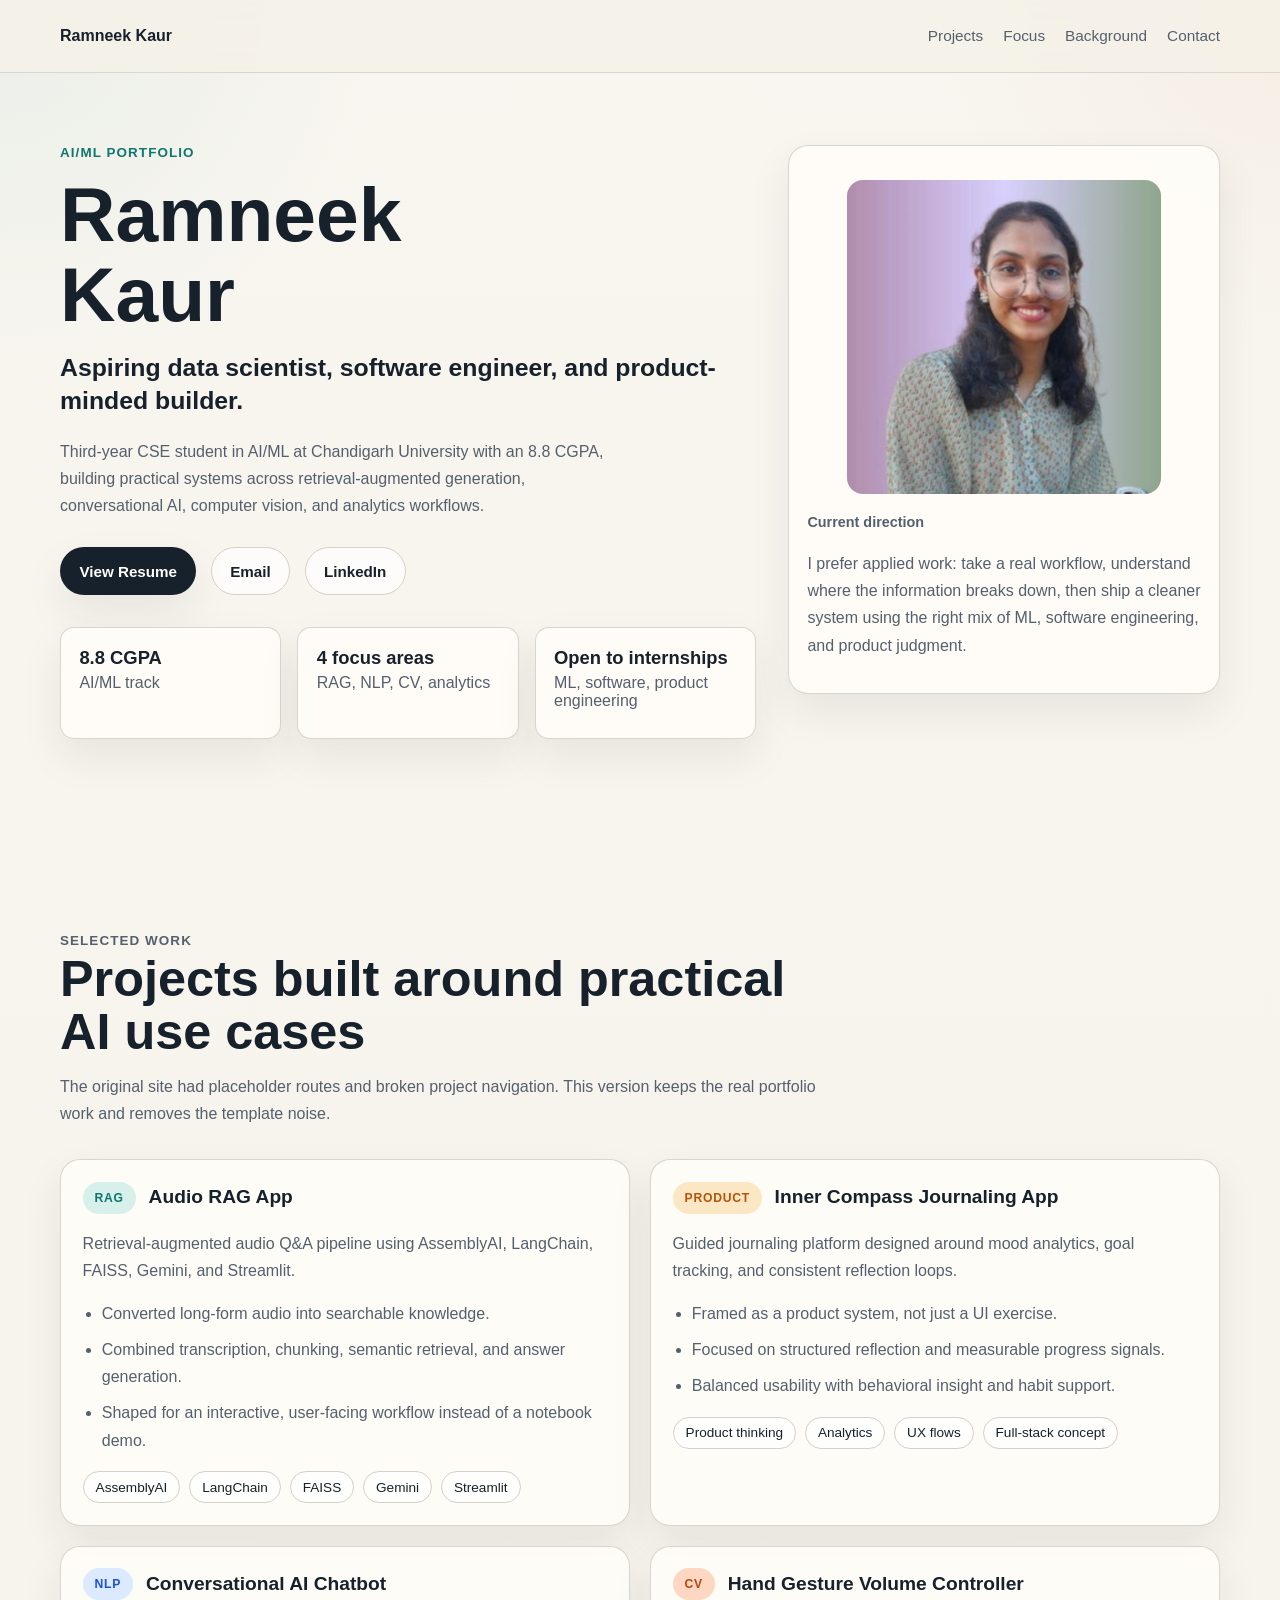
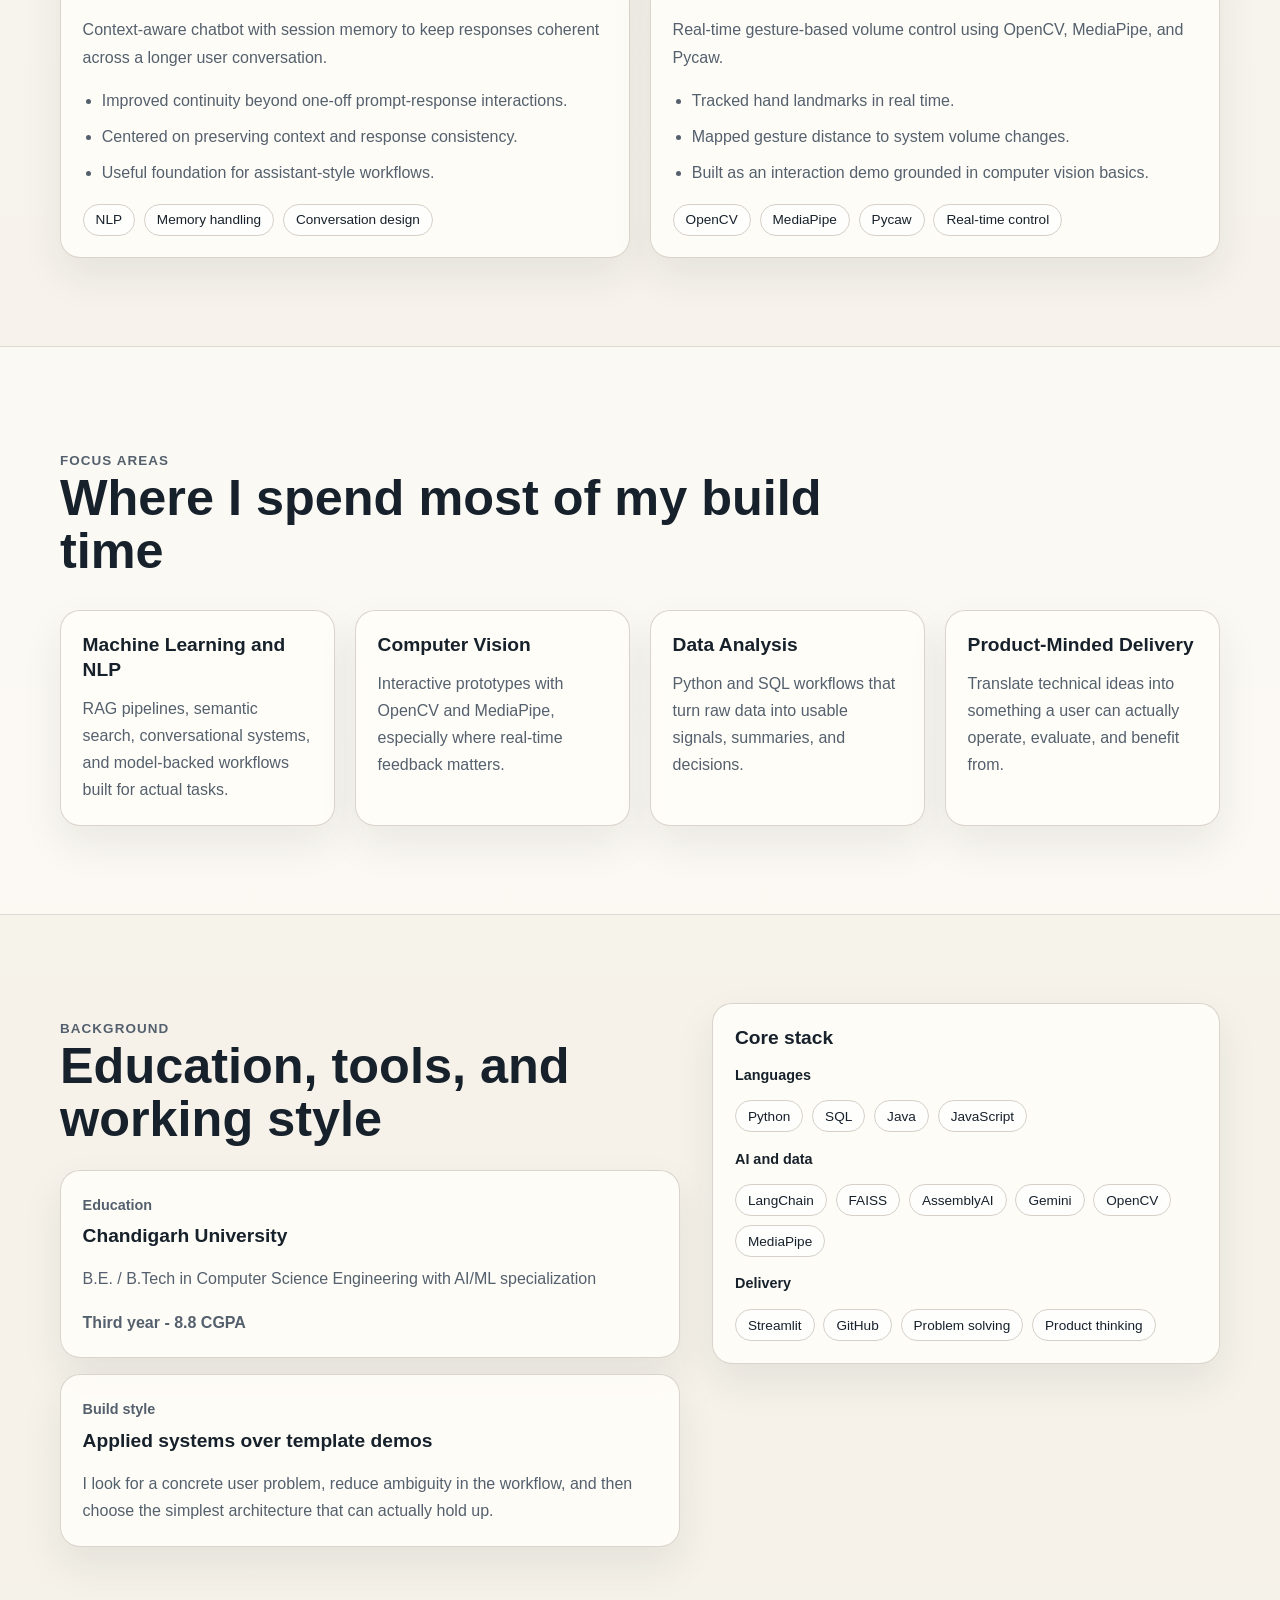
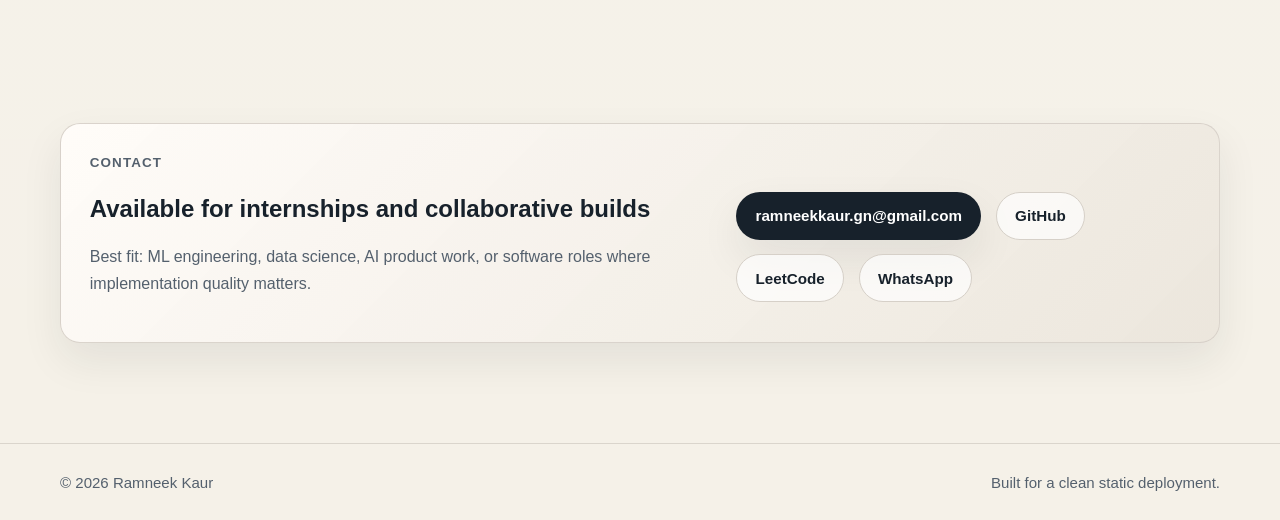
==== index.html @ 14d38b5c "Rebuild portfolio website" ====
<!DOCTYPE html>
<html lang="en">
<head>
  <meta charset="utf-8">
  <meta name="viewport" content="width=device-width, initial-scale=1">
  <title>Ramneek Kaur | AI/ML Portfolio</title>
  <meta name="description" content="Ramneek Kaur is an aspiring data scientist and software engineer building practical AI systems across RAG, NLP, computer vision, and analytics.">
  <meta name="theme-color" content="#f5f1e8">
  <meta property="og:title" content="Ramneek Kaur | AI/ML Portfolio">
  <meta property="og:description" content="Portfolio of Ramneek Kaur: AI/ML, software engineering, data analysis, and product-minded delivery.">
  <meta property="og:type" content="website">
  <meta property="og:image" content="./assets/images/rk-pfp.jpg">
  <meta property="twitter:card" content="summary_large_image">
  <meta property="twitter:title" content="Ramneek Kaur | AI/ML Portfolio">
  <meta property="twitter:description" content="Portfolio of Ramneek Kaur: AI/ML, software engineering, data analysis, and product-minded delivery.">
  <meta property="twitter:image" content="./assets/images/rk-pfp.jpg">
  <link rel="icon" type="image/svg+xml" href="./favicon.svg">
  <link rel="stylesheet" href="./assets/css/styles.css">
</head>
<body>
  <header class="site-header">
    <div class="shell header-bar">
      <a class="brand" href="#top">Ramneek Kaur</a>
      <button class="menu-toggle" type="button" aria-expanded="false" aria-controls="site-nav" aria-label="Toggle navigation">
        <svg viewBox="0 0 24 24" aria-hidden="true">
          <path d="M4 7h16M4 12h16M4 17h16"></path>
        </svg>
      </button>
      <nav id="site-nav" class="site-nav" aria-label="Primary">
        <a href="#projects">Projects</a>
        <a href="#focus">Focus</a>
        <a href="#background">Background</a>
        <a href="#contact">Contact</a>
      </nav>
    </div>
  </header>

  <main id="top">
    <section class="hero section">
      <div class="shell hero-grid">
        <div class="hero-copy">
          <p class="eyebrow">AI/ML Portfolio</p>
          <h1>Ramneek Kaur</h1>
          <p class="hero-role">Aspiring data scientist, software engineer, and product-minded builder.</p>
          <p class="hero-summary">
            Third-year CSE student in AI/ML at Chandigarh University with an 8.8 CGPA, building practical systems across retrieval-augmented generation, conversational AI, computer vision, and analytics workflows.
          </p>
          <div class="hero-actions">
            <a class="button button-primary" href="./assets/resume/ramneek-kaur-resume.pdf" target="_blank" rel="noreferrer">View Resume</a>
            <a class="button button-secondary" href="mailto:ramneekkaur.gn@gmail.com">Email</a>
            <a class="button button-secondary" href="https://linkedin.com/in/ramneekkaur05" target="_blank" rel="noreferrer">LinkedIn</a>
          </div>
          <ul class="signal-list" aria-label="Highlights">
            <li><strong>8.8 CGPA</strong><span>AI/ML track</span></li>
            <li><strong>4 focus areas</strong><span>RAG, NLP, CV, analytics</span></li>
            <li><strong>Open to internships</strong><span>ML, software, product engineering</span></li>
          </ul>
        </div>

        <aside class="hero-panel" aria-label="Profile summary">
          <figure class="portrait-wrap">
            <img src="./assets/images/rk-pfp.jpg" alt="Portrait of Ramneek Kaur" class="portrait">
          </figure>
          <div class="hero-panel-copy">
            <p class="panel-kicker">Current direction</p>
            <p>
              I prefer applied work: take a real workflow, understand where the information breaks down, then ship a cleaner system using the right mix of ML, software engineering, and product judgment.
            </p>
          </div>
        </aside>
      </div>
    </section>

    <section id="projects" class="section">
      <div class="shell">
        <div class="section-heading">
          <p class="eyebrow">Selected Work</p>
          <h2>Projects built around practical AI use cases</h2>
          <p>
            The original site had placeholder routes and broken project navigation. This version keeps the real portfolio work and removes the template noise.
          </p>
        </div>

        <div class="project-grid">
          <article class="project-card">
            <div class="project-head">
              <span class="pill pill-teal">RAG</span>
              <h3>Audio RAG App</h3>
            </div>
            <p class="project-summary">
              Retrieval-augmented audio Q&amp;A pipeline using AssemblyAI, LangChain, FAISS, Gemini, and Streamlit.
            </p>
            <ul class="project-points">
              <li>Converted long-form audio into searchable knowledge.</li>
              <li>Combined transcription, chunking, semantic retrieval, and answer generation.</li>
              <li>Shaped for an interactive, user-facing workflow instead of a notebook demo.</li>
            </ul>
            <div class="stack-list">
              <span>AssemblyAI</span>
              <span>LangChain</span>
              <span>FAISS</span>
              <span>Gemini</span>
              <span>Streamlit</span>
            </div>
          </article>

          <article class="project-card">
            <div class="project-head">
              <span class="pill pill-amber">Product</span>
              <h3>Inner Compass Journaling App</h3>
            </div>
            <p class="project-summary">
              Guided journaling platform designed around mood analytics, goal tracking, and consistent reflection loops.
            </p>
            <ul class="project-points">
              <li>Framed as a product system, not just a UI exercise.</li>
              <li>Focused on structured reflection and measurable progress signals.</li>
              <li>Balanced usability with behavioral insight and habit support.</li>
            </ul>
            <div class="stack-list">
              <span>Product thinking</span>
              <span>Analytics</span>
              <span>UX flows</span>
              <span>Full-stack concept</span>
            </div>
          </article>

          <article class="project-card">
            <div class="project-head">
              <span class="pill pill-blue">NLP</span>
              <h3>Conversational AI Chatbot</h3>
            </div>
            <p class="project-summary">
              Context-aware chatbot with session memory to keep responses coherent across a longer user conversation.
            </p>
            <ul class="project-points">
              <li>Improved continuity beyond one-off prompt-response interactions.</li>
              <li>Centered on preserving context and response consistency.</li>
              <li>Useful foundation for assistant-style workflows.</li>
            </ul>
            <div class="stack-list">
              <span>NLP</span>
              <span>Memory handling</span>
              <span>Conversation design</span>
            </div>
          </article>

          <article class="project-card">
            <div class="project-head">
              <span class="pill pill-rust">CV</span>
              <h3>Hand Gesture Volume Controller</h3>
            </div>
            <p class="project-summary">
              Real-time gesture-based volume control using OpenCV, MediaPipe, and Pycaw.
            </p>
            <ul class="project-points">
              <li>Tracked hand landmarks in real time.</li>
              <li>Mapped gesture distance to system volume changes.</li>
              <li>Built as an interaction demo grounded in computer vision basics.</li>
            </ul>
            <div class="stack-list">
              <span>OpenCV</span>
              <span>MediaPipe</span>
              <span>Pycaw</span>
              <span>Real-time control</span>
            </div>
          </article>
        </div>
      </div>
    </section>

    <section id="focus" class="section section-alt">
      <div class="shell">
        <div class="section-heading">
          <p class="eyebrow">Focus Areas</p>
          <h2>Where I spend most of my build time</h2>
        </div>

        <div class="focus-grid">
          <article class="focus-item">
            <h3>Machine Learning and NLP</h3>
            <p>RAG pipelines, semantic search, conversational systems, and model-backed workflows built for actual tasks.</p>
          </article>
          <article class="focus-item">
            <h3>Computer Vision</h3>
            <p>Interactive prototypes with OpenCV and MediaPipe, especially where real-time feedback matters.</p>
          </article>
          <article class="focus-item">
            <h3>Data Analysis</h3>
            <p>Python and SQL workflows that turn raw data into usable signals, summaries, and decisions.</p>
          </article>
          <article class="focus-item">
            <h3>Product-Minded Delivery</h3>
            <p>Translate technical ideas into something a user can actually operate, evaluate, and benefit from.</p>
          </article>
        </div>
      </div>
    </section>

    <section id="background" class="section">
      <div class="shell background-grid">
        <div>
          <div class="section-heading section-heading-compact">
            <p class="eyebrow">Background</p>
            <h2>Education, tools, and working style</h2>
          </div>

          <div class="timeline">
            <article class="timeline-item">
              <p class="timeline-label">Education</p>
              <h3>Chandigarh University</h3>
              <p>B.E. / B.Tech in Computer Science Engineering with AI/ML specialization</p>
              <p class="timeline-note">Third year - 8.8 CGPA</p>
            </article>

            <article class="timeline-item">
              <p class="timeline-label">Build style</p>
              <h3>Applied systems over template demos</h3>
              <p>I look for a concrete user problem, reduce ambiguity in the workflow, and then choose the simplest architecture that can actually hold up.</p>
            </article>
          </div>
        </div>

        <div class="skill-panel">
          <h3>Core stack</h3>
          <div class="skill-groups">
            <div>
              <p class="skill-group-title">Languages</p>
              <div class="stack-list">
                <span>Python</span>
                <span>SQL</span>
                <span>Java</span>
                <span>JavaScript</span>
              </div>
            </div>
            <div>
              <p class="skill-group-title">AI and data</p>
              <div class="stack-list">
                <span>LangChain</span>
                <span>FAISS</span>
                <span>AssemblyAI</span>
                <span>Gemini</span>
                <span>OpenCV</span>
                <span>MediaPipe</span>
              </div>
            </div>
            <div>
              <p class="skill-group-title">Delivery</p>
              <div class="stack-list">
                <span>Streamlit</span>
                <span>GitHub</span>
                <span>Problem solving</span>
                <span>Product thinking</span>
              </div>
            </div>
          </div>
        </div>
      </div>
    </section>

    <section id="contact" class="section section-contact">
      <div class="shell contact-band">
        <div>
          <p class="eyebrow">Contact</p>
          <h2>Available for internships and collaborative builds</h2>
          <p>
            Best fit: ML engineering, data science, AI product work, or software roles where implementation quality matters.
          </p>
        </div>

        <div class="contact-actions">
          <a class="button button-primary" href="mailto:ramneekkaur.gn@gmail.com">ramneekkaur.gn@gmail.com</a>
          <a class="button button-secondary" href="https://github.com/ramneekkaur05" target="_blank" rel="noreferrer">GitHub</a>
          <a class="button button-secondary" href="https://leetcode.com/u/Ramneek_Kaur_05/" target="_blank" rel="noreferrer">LeetCode</a>
          <a class="button button-secondary" href="https://wa.me/916239252032" target="_blank" rel="noreferrer">WhatsApp</a>
        </div>
      </div>
    </section>
  </main>

  <footer class="site-footer">
    <div class="shell footer-bar">
      <p>&copy; <span id="year">2026</span> Ramneek Kaur</p>
      <p>Built for a clean static deployment.</p>
    </div>
  </footer>

  <script src="./assets/js/main.js"></script>
</body>
</html>
---- assets/css/styles.css ----
:root {
  --bg: #f5f1e8;
  --surface: #fffdf9;
  --surface-alt: #ebe5dc;
  --ink: #17212b;
  --muted: #54606d;
  --line: #d6d0c8;
  --teal: #0f766e;
  --teal-soft: #d7f0ec;
  --amber: #b45309;
  --amber-soft: #fce7c4;
  --blue: #1d4ed8;
  --blue-soft: #dbeafe;
  --rust: #c2410c;
  --rust-soft: #fed7c3;
  --shadow: 0 18px 42px rgba(23, 33, 43, 0.08);
  --radius: 20px;
  --radius-sm: 14px;
  --shell: 1160px;
}

*,
*::before,
*::after {
  box-sizing: border-box;
}

html {
  scroll-behavior: smooth;
}

body {
  margin: 0;
  font-family: Inter, "Segoe UI", Roboto, Arial, sans-serif;
  color: var(--ink);
  background:
    linear-gradient(180deg, rgba(255, 255, 255, 0.35), rgba(255, 255, 255, 0)),
    radial-gradient(circle at top left, rgba(15, 118, 110, 0.09), transparent 24rem),
    radial-gradient(circle at top right, rgba(180, 83, 9, 0.08), transparent 22rem),
    var(--bg);
}

img {
  display: block;
  max-width: 100%;
}

a {
  color: inherit;
  text-decoration: none;
}

button,
input,
textarea,
select {
  font: inherit;
}

.shell {
  width: min(var(--shell), calc(100% - 2rem));
  margin: 0 auto;
}

.section {
  padding: 5.5rem 0;
}

.section-alt {
  background: rgba(255, 253, 249, 0.6);
  border-top: 1px solid rgba(214, 208, 200, 0.75);
  border-bottom: 1px solid rgba(214, 208, 200, 0.75);
}

.site-header {
  position: sticky;
  top: 0;
  z-index: 20;
  border-bottom: 1px solid rgba(214, 208, 200, 0.85);
  background: rgba(245, 241, 232, 0.84);
  backdrop-filter: blur(14px);
}

.header-bar {
  display: flex;
  align-items: center;
  justify-content: space-between;
  gap: 1.25rem;
  min-height: 4.5rem;
}

.brand {
  font-size: 1rem;
  font-weight: 700;
  letter-spacing: 0;
}

.site-nav {
  display: flex;
  align-items: center;
  gap: 1.25rem;
}

.site-nav a {
  color: var(--muted);
  font-size: 0.96rem;
  transition: color 160ms ease;
}

.site-nav a:hover,
.site-nav a.is-active {
  color: var(--ink);
}

.menu-toggle {
  display: none;
  align-items: center;
  justify-content: center;
  width: 2.75rem;
  height: 2.75rem;
  padding: 0;
  border: 1px solid var(--line);
  border-radius: 999px;
  background: var(--surface);
  color: var(--ink);
}

.menu-toggle svg {
  width: 1.2rem;
  height: 1.2rem;
  fill: none;
  stroke: currentColor;
  stroke-linecap: round;
  stroke-linejoin: round;
  stroke-width: 2;
}

.hero {
  padding-top: 4.5rem;
}

.hero-grid,
.background-grid,
.contact-band {
  display: grid;
  gap: 2rem;
}

.hero-grid {
  grid-template-columns: minmax(0, 1.45fr) minmax(300px, 0.9fr);
  align-items: start;
}

.eyebrow {
  margin: 0 0 0.85rem;
  color: var(--teal);
  font-size: 0.84rem;
  font-weight: 700;
  text-transform: uppercase;
  letter-spacing: 0.08em;
}

.hero h1,
.section-heading h2,
.not-found h1 {
  margin: 0;
  line-height: 1.05;
  letter-spacing: 0;
}

.hero h1 {
  max-width: 10ch;
  font-size: clamp(2.8rem, 6vw, 5.1rem);
}

.hero-role {
  margin: 1rem 0 0;
  font-size: clamp(1.15rem, 2.1vw, 1.55rem);
  line-height: 1.35;
  font-weight: 600;
}

.hero-summary,
.section-heading p,
.project-summary,
.project-points li,
.focus-item p,
.timeline-item p,
.contact-band p,
.hero-panel-copy p,
.not-found p {
  color: var(--muted);
  line-height: 1.7;
}

.hero-summary {
  max-width: 62ch;
  margin: 1.25rem 0 0;
}

.hero-actions,
.contact-actions {
  display: flex;
  flex-wrap: wrap;
  gap: 0.9rem;
  margin-top: 1.75rem;
}

.button {
  display: inline-flex;
  align-items: center;
  justify-content: center;
  min-height: 3rem;
  padding: 0.8rem 1.15rem;
  border: 1px solid transparent;
  border-radius: 999px;
  font-size: 0.95rem;
  font-weight: 700;
  transition: transform 160ms ease, border-color 160ms ease, background-color 160ms ease;
}

.button:hover {
  transform: translateY(-1px);
}

.button-primary {
  background: var(--ink);
  color: #fff;
  box-shadow: var(--shadow);
}

.button-secondary {
  border-color: var(--line);
  background: rgba(255, 255, 255, 0.7);
  color: var(--ink);
}

.signal-list {
  display: grid;
  grid-template-columns: repeat(3, minmax(0, 1fr));
  gap: 1rem;
  padding: 0;
  margin: 2rem 0 0;
  list-style: none;
}

.signal-list li,
.hero-panel,
.project-card,
.focus-item,
.timeline-item,
.skill-panel {
  border: 1px solid rgba(214, 208, 200, 0.9);
  background: rgba(255, 253, 249, 0.88);
  box-shadow: var(--shadow);
}

.signal-list li {
  min-height: 7rem;
  padding: 1.15rem;
  border-radius: var(--radius-sm);
}

.signal-list strong {
  display: block;
  margin-bottom: 0.3rem;
  font-size: 1.15rem;
}

.signal-list span {
  color: var(--muted);
}

.hero-panel {
  padding: 1.15rem;
  border-radius: var(--radius);
}

.portrait-wrap {
  overflow: hidden;
  border-radius: calc(var(--radius) - 4px);
  aspect-ratio: 1 / 1;
  background: linear-gradient(135deg, rgba(15, 118, 110, 0.14), rgba(180, 83, 9, 0.08));
}

.portrait {
  width: 100%;
  height: 100%;
  object-fit: cover;
}

.hero-panel-copy {
  margin-top: 1rem;
}

.panel-kicker,
.timeline-label,
.skill-group-title {
  margin: 0 0 0.45rem;
  color: var(--ink);
  font-size: 0.9rem;
  font-weight: 700;
}

.section-heading {
  max-width: 48rem;
  margin-bottom: 2rem;
}

.section-heading h2 {
  font-size: clamp(2rem, 4vw, 3.15rem);
}

.section-heading p {
  margin: 0.9rem 0 0;
}

.section-heading-compact {
  margin-bottom: 1.5rem;
}

.project-grid,
.focus-grid {
  display: grid;
  gap: 1.25rem;
}

.project-grid {
  grid-template-columns: repeat(2, minmax(0, 1fr));
}

.project-card,
.focus-item,
.timeline-item,
.skill-panel {
  border-radius: var(--radius);
}

.project-card {
  display: flex;
  flex-direction: column;
  min-height: 100%;
  padding: 1.35rem;
}

.project-head {
  display: flex;
  flex-wrap: wrap;
  align-items: center;
  gap: 0.8rem;
}

.project-head h3,
.focus-item h3,
.timeline-item h3,
.skill-panel h3 {
  margin: 0;
  font-size: 1.2rem;
  line-height: 1.3;
}

.pill {
  display: inline-flex;
  align-items: center;
  min-height: 2rem;
  padding: 0.3rem 0.75rem;
  border-radius: 999px;
  font-size: 0.76rem;
  font-weight: 800;
  text-transform: uppercase;
  letter-spacing: 0.06em;
}

.pill-teal {
  background: var(--teal-soft);
  color: var(--teal);
}

.pill-amber {
  background: var(--amber-soft);
  color: var(--amber);
}

.pill-blue {
  background: var(--blue-soft);
  color: var(--blue);
}

.pill-rust {
  background: var(--rust-soft);
  color: var(--rust);
}

.project-summary {
  margin: 1rem 0 0;
}

.project-points {
  margin: 1rem 0 0;
  padding-left: 1.2rem;
}

.project-points li + li {
  margin-top: 0.55rem;
}

.stack-list {
  display: flex;
  flex-wrap: wrap;
  gap: 0.55rem;
  margin-top: 1.1rem;
}

.stack-list span {
  display: inline-flex;
  align-items: center;
  min-height: 2rem;
  padding: 0.3rem 0.75rem;
  border: 1px solid var(--line);
  border-radius: 999px;
  background: rgba(255, 255, 255, 0.72);
  color: var(--ink);
  font-size: 0.85rem;
  white-space: nowrap;
}

.focus-grid {
  grid-template-columns: repeat(4, minmax(0, 1fr));
}

.focus-item {
  padding: 1.35rem;
}

.focus-item p {
  margin: 0.75rem 0 0;
}

.background-grid {
  grid-template-columns: minmax(0, 1.1fr) minmax(320px, 0.9fr);
  align-items: start;
}

.timeline {
  display: grid;
  gap: 1rem;
}

.timeline-item,
.skill-panel {
  padding: 1.35rem;
}

.timeline-item p:last-child,
.focus-item p:last-child {
  margin-bottom: 0;
}

.timeline-note {
  color: var(--ink);
  font-weight: 600;
}

.skill-groups {
  display: grid;
  gap: 1.15rem;
  margin-top: 1rem;
}

.section-contact {
  padding-bottom: 6.25rem;
}

.contact-band {
  grid-template-columns: minmax(0, 1.15fr) minmax(280px, 0.85fr);
  align-items: center;
  padding: 1.8rem;
  border: 1px solid rgba(214, 208, 200, 0.9);
  border-radius: var(--radius);
  background: linear-gradient(135deg, rgba(255, 253, 249, 0.92), rgba(235, 229, 220, 0.95));
  box-shadow: var(--shadow);
}

.site-footer {
  border-top: 1px solid rgba(214, 208, 200, 0.85);
}

.footer-bar {
  display: flex;
  flex-wrap: wrap;
  align-items: center;
  justify-content: space-between;
  gap: 0.8rem;
  min-height: 4.75rem;
  color: var(--muted);
  font-size: 0.94rem;
}

.not-found-page {
  min-height: 100vh;
}

.not-found {
  display: grid;
  min-height: 100vh;
  place-items: center;
}

.not-found-inner {
  max-width: 36rem;
  text-align: center;
}

.not-found h1 {
  font-size: clamp(2.4rem, 7vw, 4rem);
}

.not-found p {
  margin: 1rem auto 1.5rem;
  max-width: 34rem;
}

@media (max-width: 1023px) {
  .hero-grid,
  .background-grid,
  .contact-band,
  .focus-grid {
    grid-template-columns: 1fr;
  }

  .project-grid {
    grid-template-columns: 1fr;
  }

  .signal-list {
    grid-template-columns: 1fr;
  }
}

@media (max-width: 760px) {
  .section {
    padding: 4.5rem 0;
  }

  .header-bar {
    flex-wrap: wrap;
    padding: 0.85rem 0;
  }

  .menu-toggle {
    display: inline-flex;
  }

  .site-nav {
    display: none;
    width: 100%;
    flex-direction: column;
    align-items: flex-start;
    gap: 0.9rem;
    padding: 0.35rem 0 0.6rem;
  }

  .site-nav.is-open {
    display: flex;
  }

  .hero {
    padding-top: 3.25rem;
  }

  .hero-panel,
  .project-card,
  .focus-item,
  .timeline-item,
  .skill-panel,
  .contact-band {
    padding: 1.15rem;
  }

  .footer-bar {
    justify-content: flex-start;
  }
}
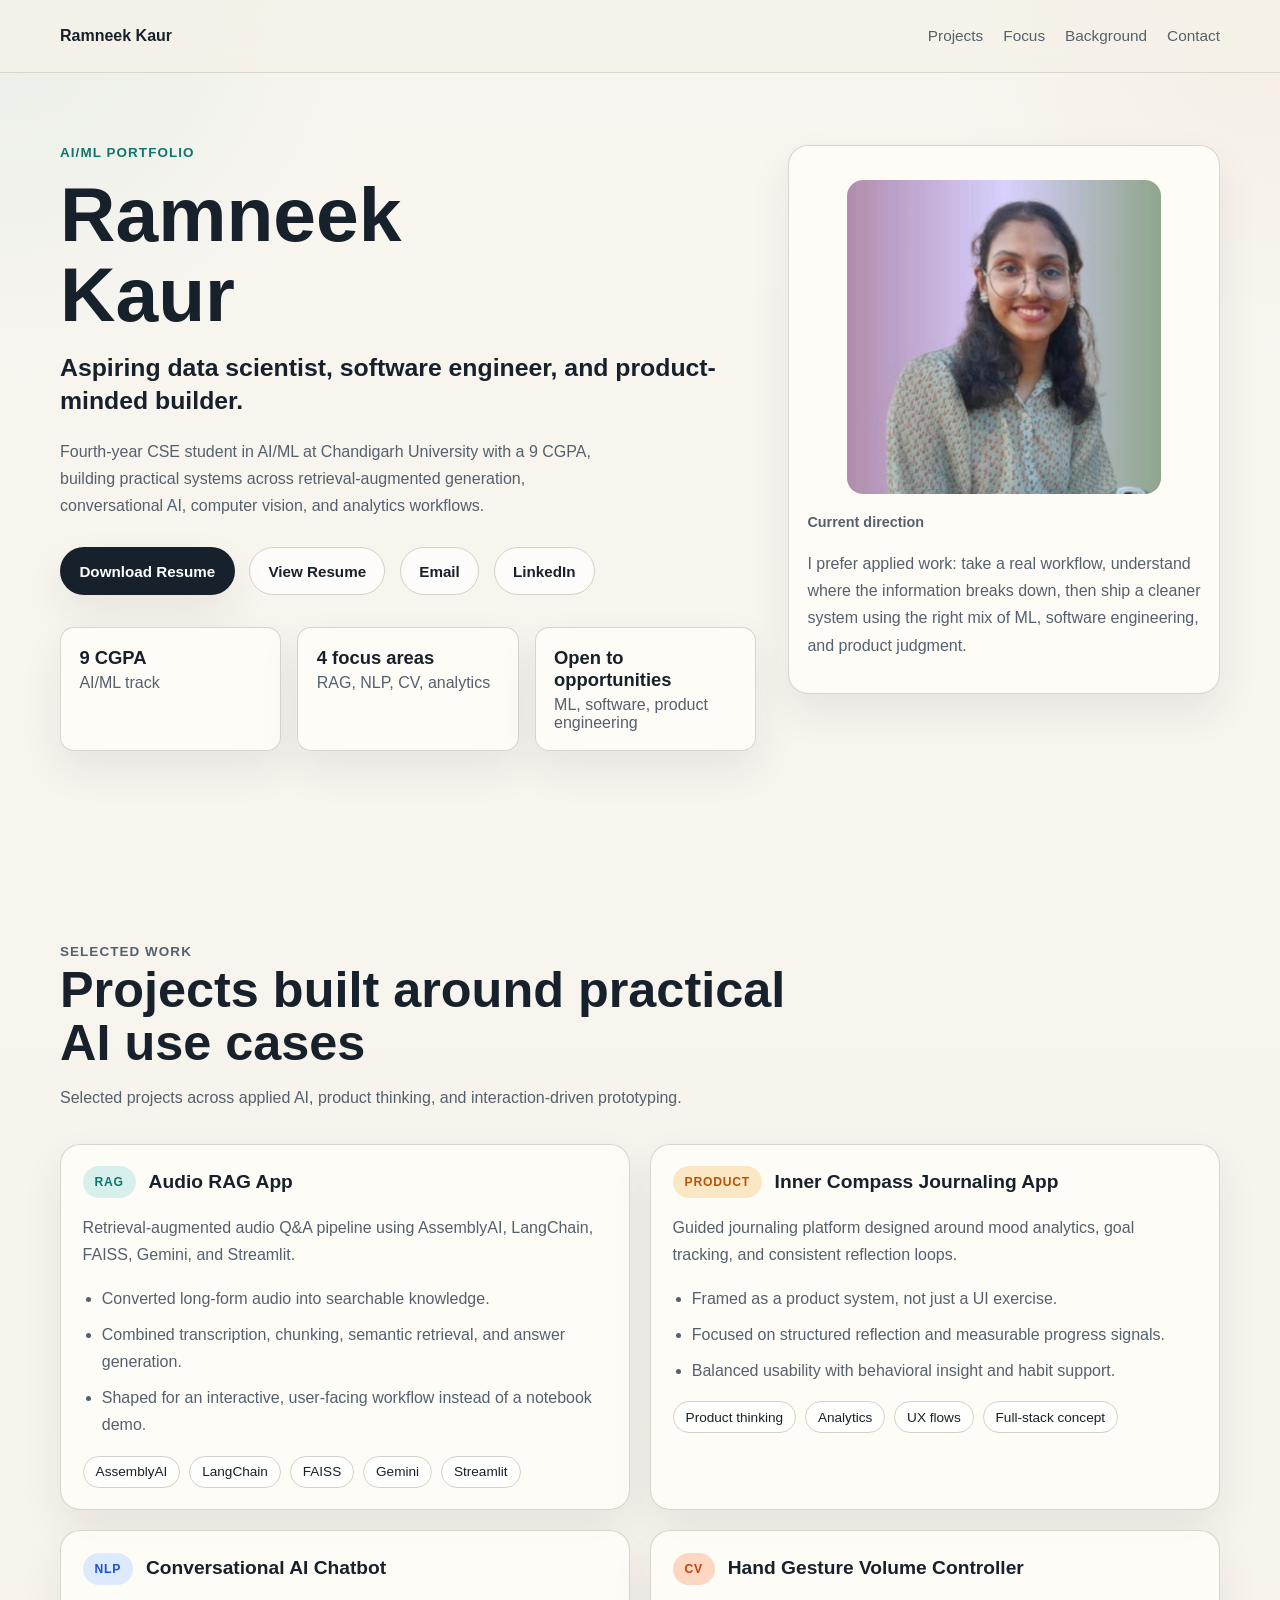
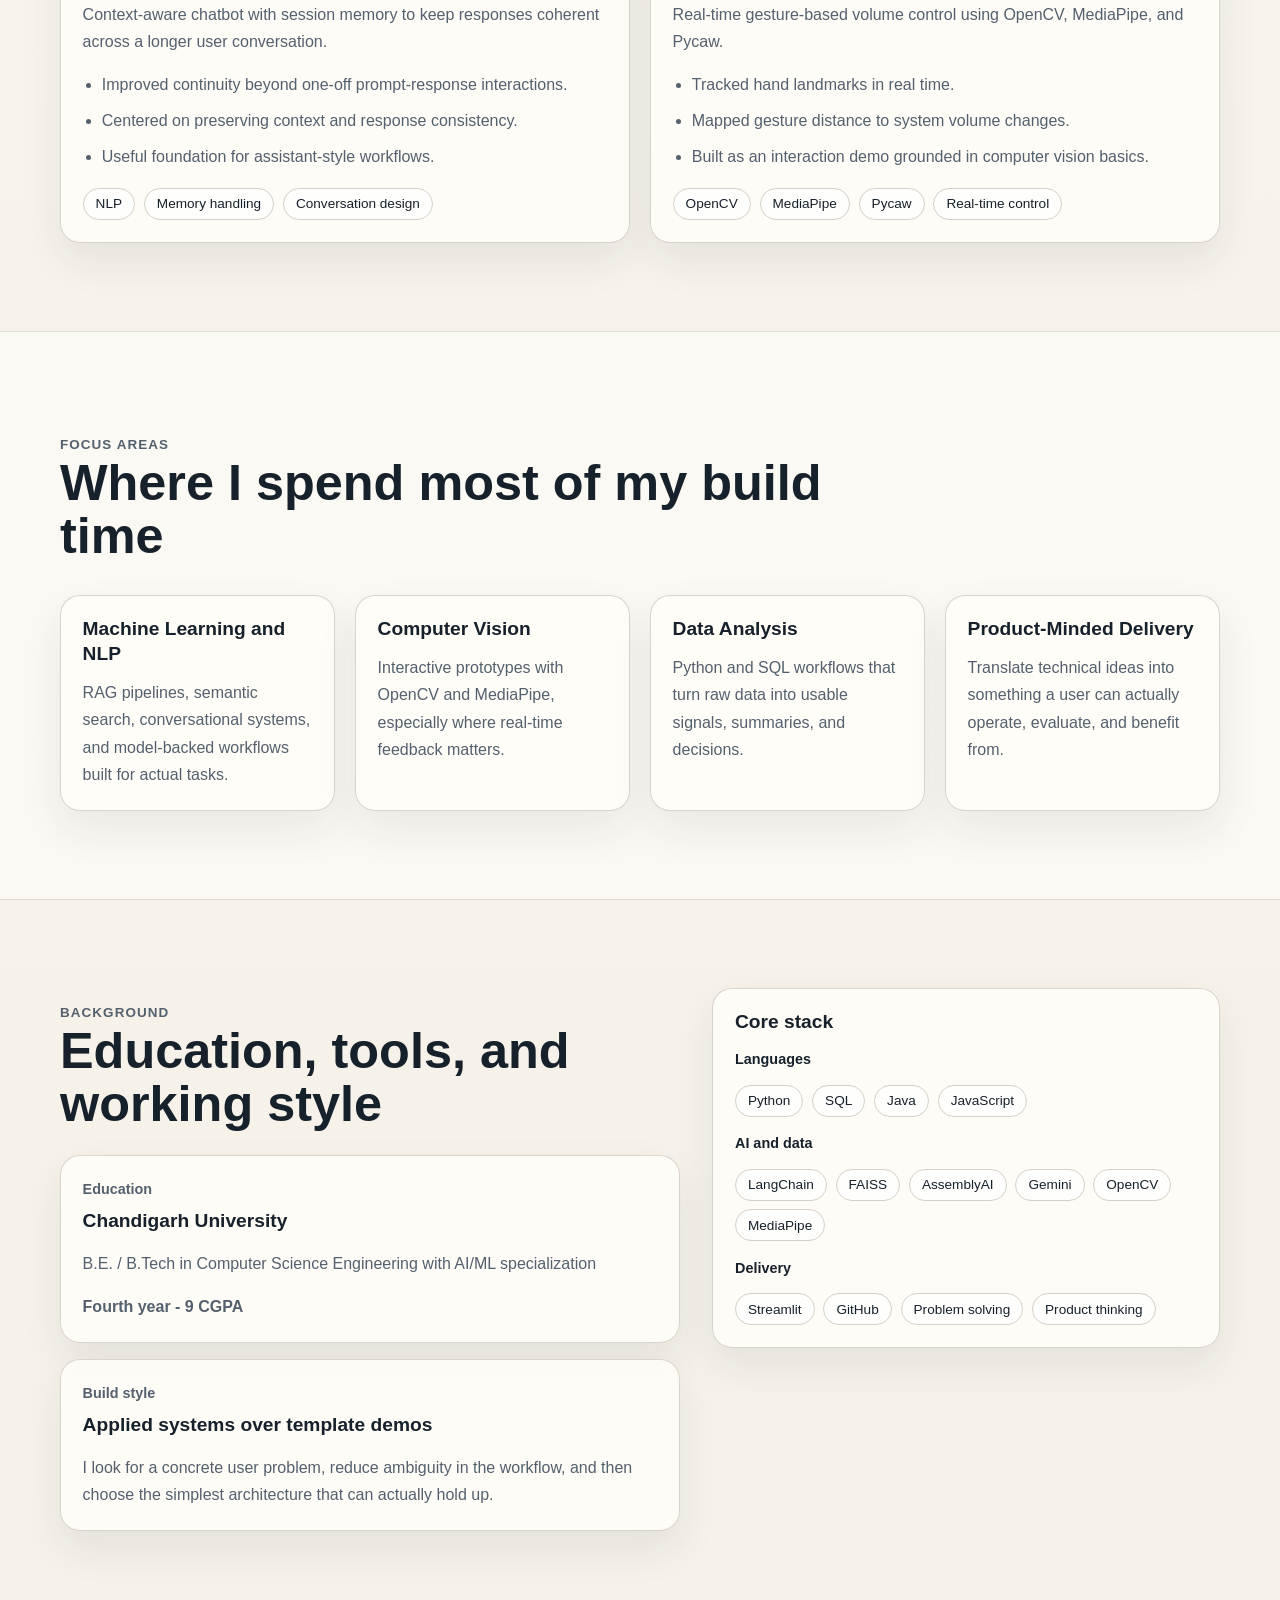
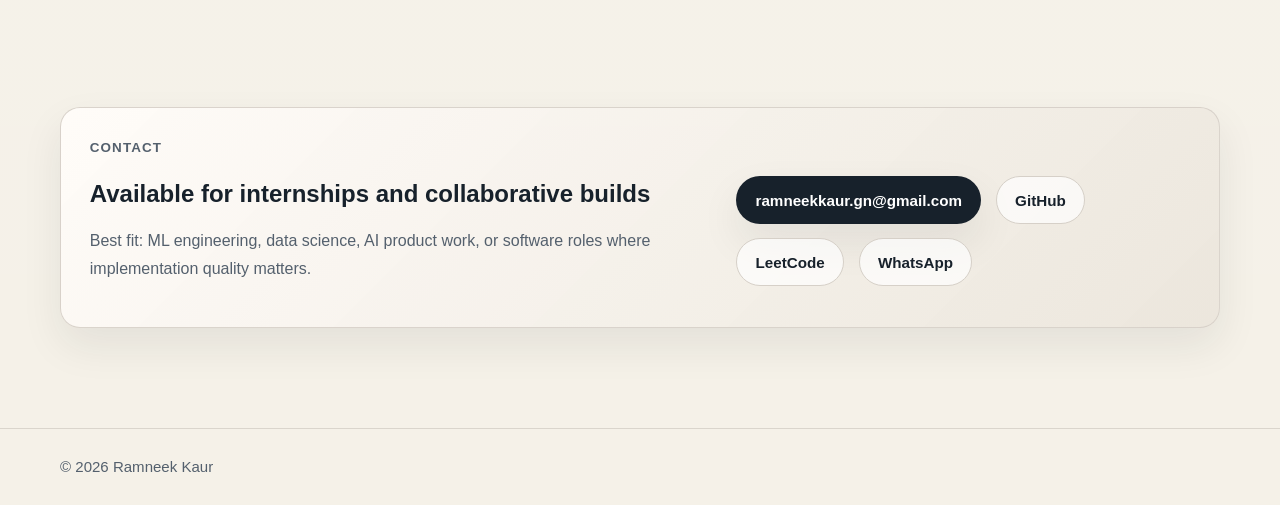
==== commit 70c7b5cc: "Polish portfolio copy and resume actions" ====
--- a/index.html
+++ b/index.html
@@ -43,17 +43,18 @@
           <h1>Ramneek Kaur</h1>
           <p class="hero-role">Aspiring data scientist, software engineer, and product-minded builder.</p>
           <p class="hero-summary">
-            Third-year CSE student in AI/ML at Chandigarh University with an 8.8 CGPA, building practical systems across retrieval-augmented generation, conversational AI, computer vision, and analytics workflows.
+            Fourth-year CSE student in AI/ML at Chandigarh University with a 9 CGPA, building practical systems across retrieval-augmented generation, conversational AI, computer vision, and analytics workflows.
           </p>
           <div class="hero-actions">
-            <a class="button button-primary" href="./assets/resume/ramneek-kaur-resume.pdf" target="_blank" rel="noreferrer">View Resume</a>
+            <a class="button button-primary" href="./assets/resume/ramneek-kaur-resume.pdf" download>Download Resume</a>
+            <a class="button button-secondary" href="./assets/resume/ramneek-kaur-resume.pdf" target="_blank" rel="noreferrer">View Resume</a>
             <a class="button button-secondary" href="mailto:ramneekkaur.gn@gmail.com">Email</a>
             <a class="button button-secondary" href="https://linkedin.com/in/ramneekkaur05" target="_blank" rel="noreferrer">LinkedIn</a>
           </div>
           <ul class="signal-list" aria-label="Highlights">
-            <li><strong>8.8 CGPA</strong><span>AI/ML track</span></li>
+            <li><strong>9 CGPA</strong><span>AI/ML track</span></li>
             <li><strong>4 focus areas</strong><span>RAG, NLP, CV, analytics</span></li>
-            <li><strong>Open to internships</strong><span>ML, software, product engineering</span></li>
+            <li><strong>Open to opportunities</strong><span>ML, software, product engineering</span></li>
           </ul>
         </div>
 
@@ -77,7 +78,7 @@
           <p class="eyebrow">Selected Work</p>
           <h2>Projects built around practical AI use cases</h2>
           <p>
-            The original site had placeholder routes and broken project navigation. This version keeps the real portfolio work and removes the template noise.
+            Selected projects across applied AI, product thinking, and interaction-driven prototyping.
           </p>
         </div>
 
@@ -210,7 +211,7 @@
               <p class="timeline-label">Education</p>
               <h3>Chandigarh University</h3>
               <p>B.E. / B.Tech in Computer Science Engineering with AI/ML specialization</p>
-              <p class="timeline-note">Third year - 8.8 CGPA</p>
+              <p class="timeline-note">Fourth year - 9 CGPA</p>
             </article>
 
             <article class="timeline-item">
@@ -281,7 +282,6 @@
   <footer class="site-footer">
     <div class="shell footer-bar">
       <p>&copy; <span id="year">2026</span> Ramneek Kaur</p>
-      <p>Built for a clean static deployment.</p>
     </div>
   </footer>
 
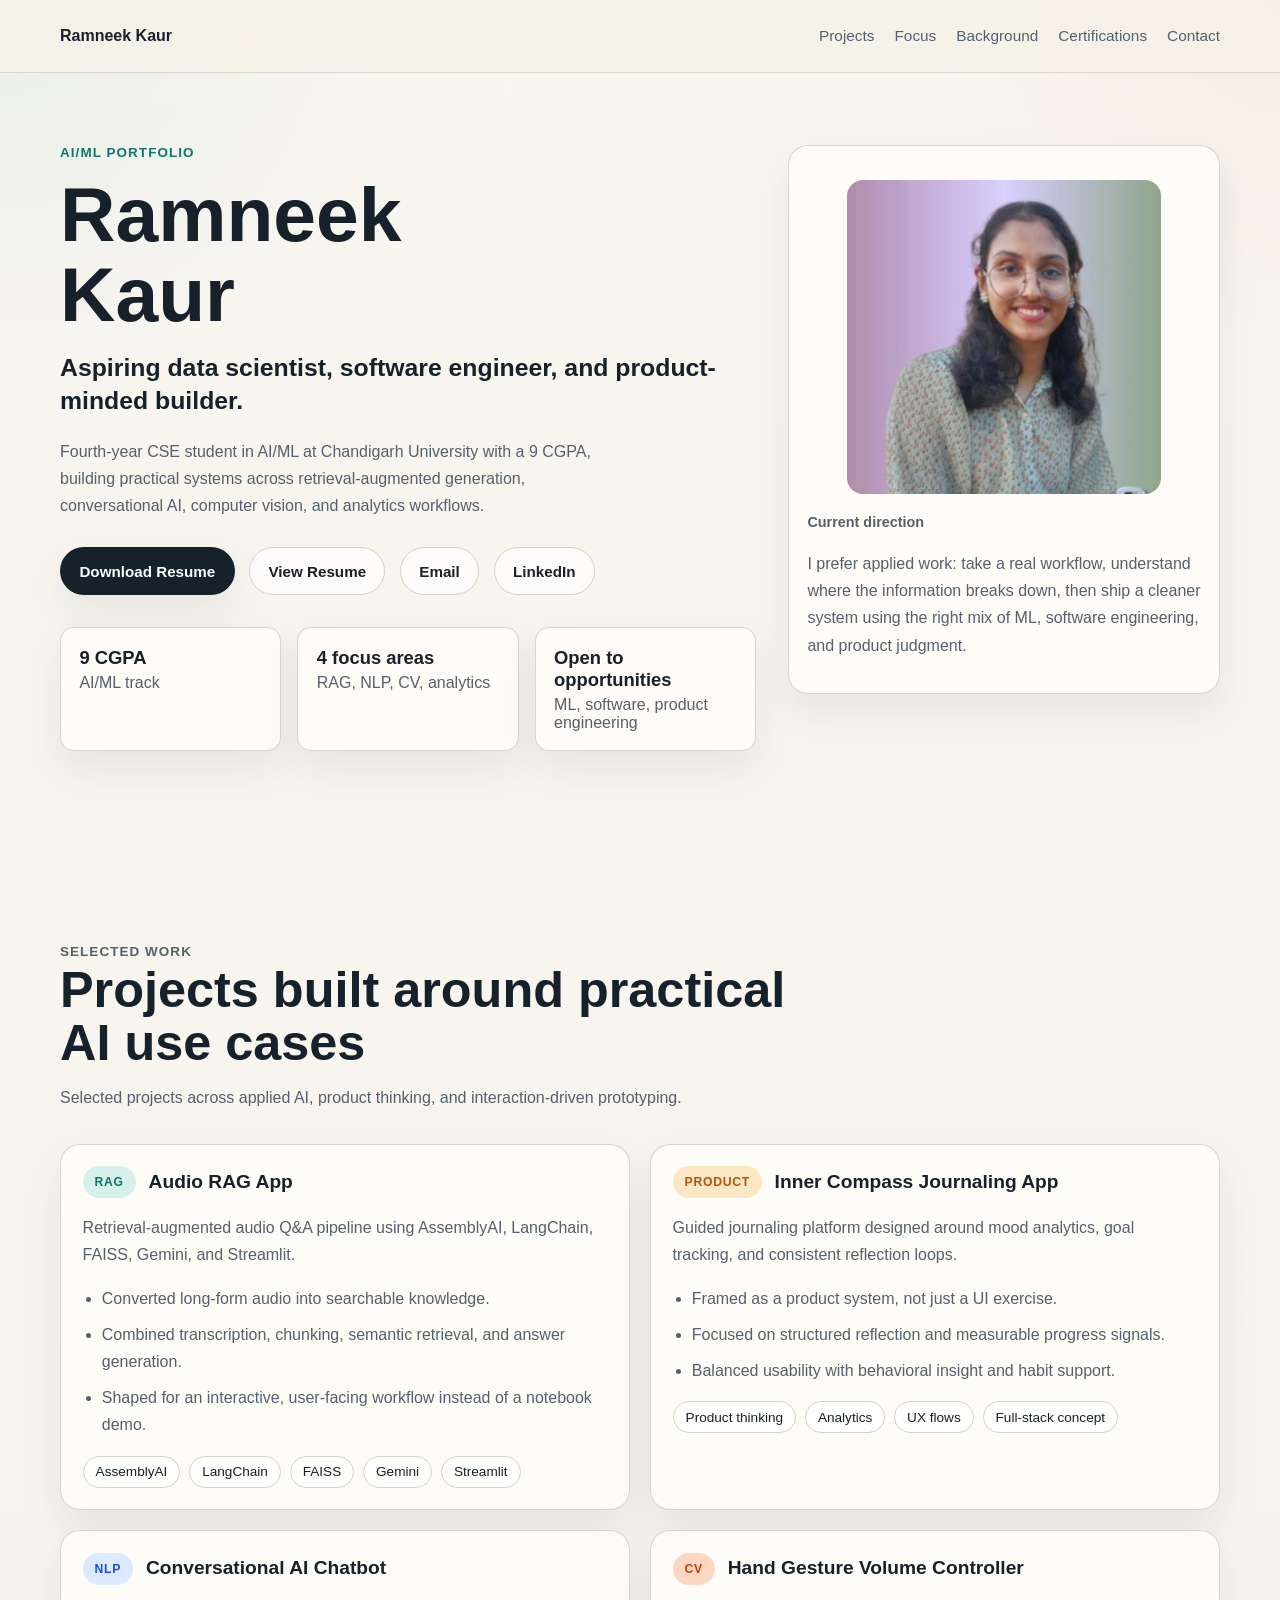
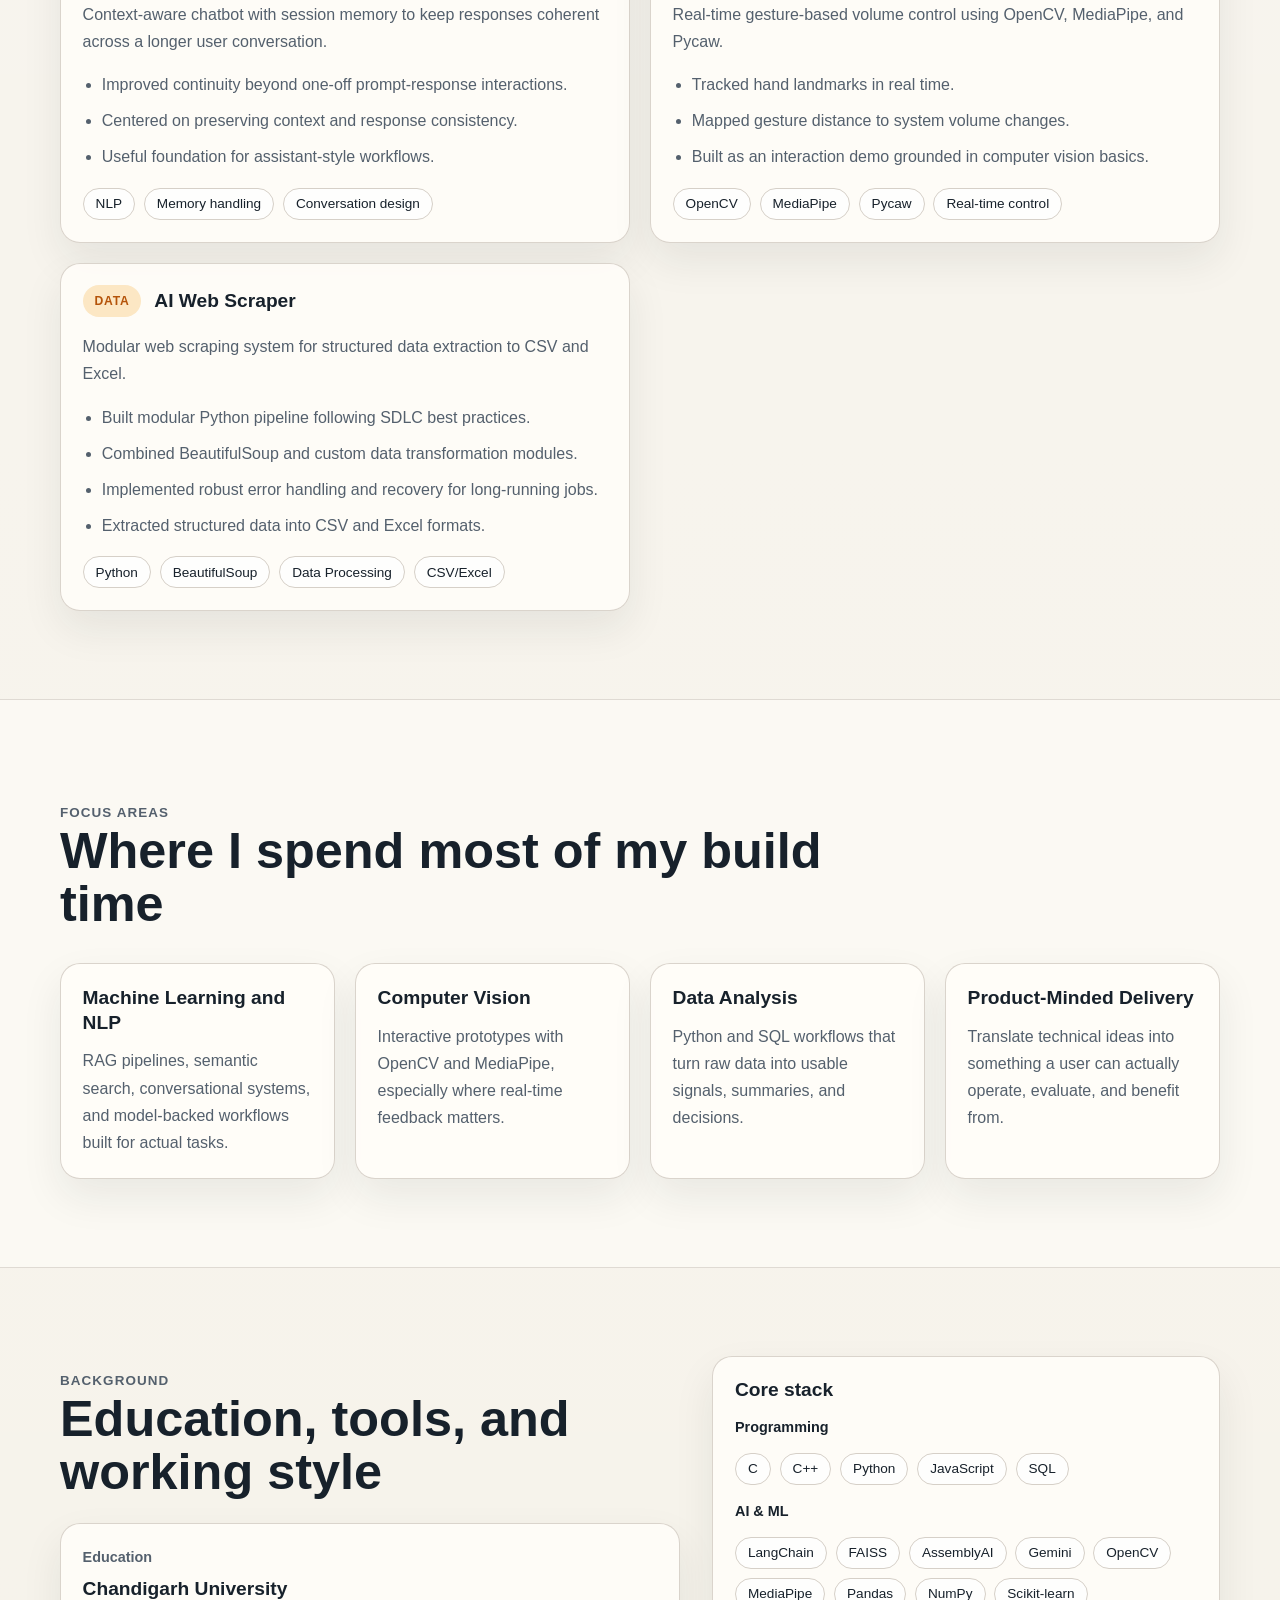
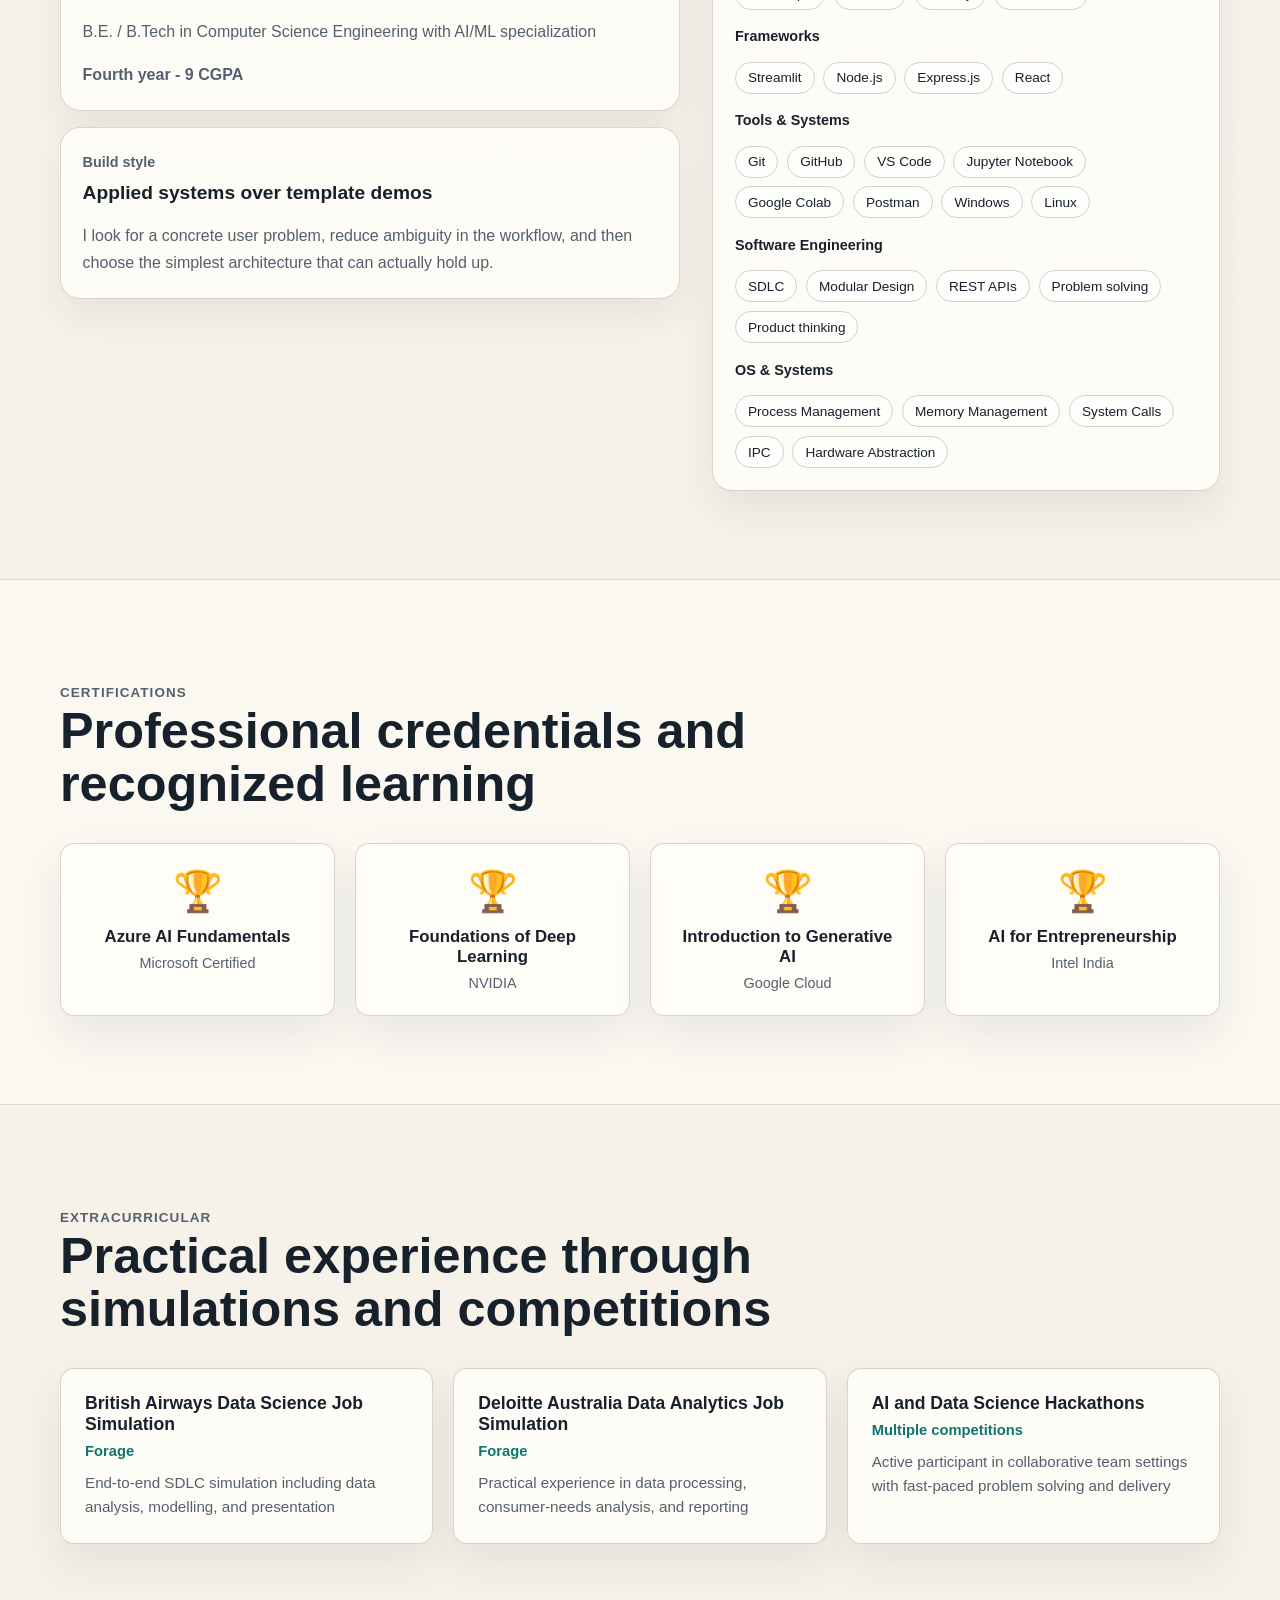
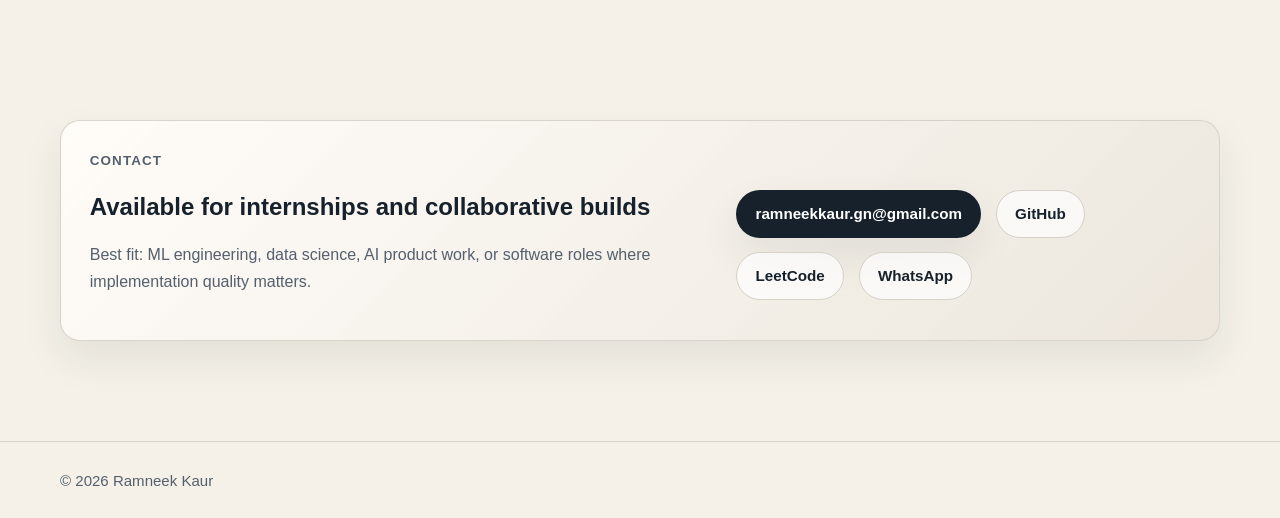
==== commit ae7dcc63: "Add resume data integration and new portfolio sections" ====
--- a/index.html
+++ b/index.html
@@ -30,6 +30,7 @@
         <a href="#projects">Projects</a>
         <a href="#focus">Focus</a>
         <a href="#background">Background</a>
+        <a href="#certifications">Certifications</a>
         <a href="#contact">Contact</a>
       </nav>
     </div>
@@ -166,6 +167,28 @@
               <span>Real-time control</span>
             </div>
           </article>
+
+          <article class="project-card">
+            <div class="project-head">
+              <span class="pill pill-amber">Data</span>
+              <h3>AI Web Scraper</h3>
+            </div>
+            <p class="project-summary">
+              Modular web scraping system for structured data extraction to CSV and Excel.
+            </p>
+            <ul class="project-points">
+              <li>Built modular Python pipeline following SDLC best practices.</li>
+              <li>Combined BeautifulSoup and custom data transformation modules.</li>
+              <li>Implemented robust error handling and recovery for long-running jobs.</li>
+              <li>Extracted structured data into CSV and Excel formats.</li>
+            </ul>
+            <div class="stack-list">
+              <span>Python</span>
+              <span>BeautifulSoup</span>
+              <span>Data Processing</span>
+              <span>CSV/Excel</span>
+            </div>
+          </article>
         </div>
       </div>
     </section>
@@ -226,16 +249,17 @@
           <h3>Core stack</h3>
           <div class="skill-groups">
             <div>
-              <p class="skill-group-title">Languages</p>
-              <div class="stack-list">
+              <p class="skill-group-title">Programming</p>
+              <div class="stack-list">
+                <span>C</span>
+                <span>C++</span>
                 <span>Python</span>
+                <span>JavaScript</span>
                 <span>SQL</span>
-                <span>Java</span>
-                <span>JavaScript</span>
-              </div>
-            </div>
-            <div>
-              <p class="skill-group-title">AI and data</p>
+              </div>
+            </div>
+            <div>
+              <p class="skill-group-title">AI &amp; ML</p>
               <div class="stack-list">
                 <span>LangChain</span>
                 <span>FAISS</span>
@@ -243,18 +267,118 @@
                 <span>Gemini</span>
                 <span>OpenCV</span>
                 <span>MediaPipe</span>
-              </div>
-            </div>
-            <div>
-              <p class="skill-group-title">Delivery</p>
+                <span>Pandas</span>
+                <span>NumPy</span>
+                <span>Scikit-learn</span>
+              </div>
+            </div>
+            <div>
+              <p class="skill-group-title">Frameworks</p>
               <div class="stack-list">
                 <span>Streamlit</span>
+                <span>Node.js</span>
+                <span>Express.js</span>
+                <span>React</span>
+              </div>
+            </div>
+            <div>
+              <p class="skill-group-title">Tools &amp; Systems</p>
+              <div class="stack-list">
+                <span>Git</span>
                 <span>GitHub</span>
+                <span>VS Code</span>
+                <span>Jupyter Notebook</span>
+                <span>Google Colab</span>
+                <span>Postman</span>
+                <span>Windows</span>
+                <span>Linux</span>
+              </div>
+            </div>
+            <div>
+              <p class="skill-group-title">Software Engineering</p>
+              <div class="stack-list">
+                <span>SDLC</span>
+                <span>Modular Design</span>
+                <span>REST APIs</span>
                 <span>Problem solving</span>
                 <span>Product thinking</span>
               </div>
             </div>
+            <div>
+              <p class="skill-group-title">OS &amp; Systems</p>
+              <div class="stack-list">
+                <span>Process Management</span>
+                <span>Memory Management</span>
+                <span>System Calls</span>
+                <span>IPC</span>
+                <span>Hardware Abstraction</span>
+              </div>
+            </div>
           </div>
+        </div>
+      </div>
+    </section>
+
+    <section id="certifications" class="section section-alt">
+      <div class="shell">
+        <div class="section-heading">
+          <p class="eyebrow">Certifications</p>
+          <h2>Professional credentials and recognized learning</h2>
+        </div>
+
+        <div class="certification-grid">
+          <article class="cert-card">
+            <div class="cert-icon">🏆</div>
+            <h3>Azure AI Fundamentals</h3>
+            <p class="cert-issuer">Microsoft Certified</p>
+          </article>
+
+          <article class="cert-card">
+            <div class="cert-icon">🏆</div>
+            <h3>Foundations of Deep Learning</h3>
+            <p class="cert-issuer">NVIDIA</p>
+          </article>
+
+          <article class="cert-card">
+            <div class="cert-icon">🏆</div>
+            <h3>Introduction to Generative AI</h3>
+            <p class="cert-issuer">Google Cloud</p>
+          </article>
+
+          <article class="cert-card">
+            <div class="cert-icon">🏆</div>
+            <h3>AI for Entrepreneurship</h3>
+            <p class="cert-issuer">Intel India</p>
+          </article>
+        </div>
+      </div>
+    </section>
+
+    <section class="section">
+      <div class="shell">
+        <div class="section-heading">
+          <p class="eyebrow">Extracurricular</p>
+          <h2>Practical experience through simulations and competitions</h2>
+        </div>
+
+        <div class="activity-grid">
+          <article class="activity-card">
+            <h3>British Airways Data Science Job Simulation</h3>
+            <p class="activity-org">Forage</p>
+            <p class="activity-desc">End-to-end SDLC simulation including data analysis, modelling, and presentation</p>
+          </article>
+
+          <article class="activity-card">
+            <h3>Deloitte Australia Data Analytics Job Simulation</h3>
+            <p class="activity-org">Forage</p>
+            <p class="activity-desc">Practical experience in data processing, consumer-needs analysis, and reporting</p>
+          </article>
+
+          <article class="activity-card">
+            <h3>AI and Data Science Hackathons</h3>
+            <p class="activity-org">Multiple competitions</p>
+            <p class="activity-desc">Active participant in collaborative team settings with fast-paced problem solving and delivery</p>
+          </article>
         </div>
       </div>
     </section>
@@ -285,6 +409,7 @@
     </div>
   </footer>
 
+  <script src="./assets/js/resume-data.js"></script>
   <script src="./assets/js/main.js"></script>
 </body>
 </html>
--- a/assets/css/styles.css
+++ b/assets/css/styles.css
@@ -467,6 +467,83 @@
   margin-top: 1rem;
 }
 
+.certification-grid {
+  display: grid;
+  grid-template-columns: repeat(4, minmax(0, 1fr));
+  gap: 1.25rem;
+  margin-top: 1.5rem;
+}
+
+.cert-card {
+  display: flex;
+  flex-direction: column;
+  align-items: center;
+  text-align: center;
+  padding: 1.5rem;
+  border: 1px solid rgba(214, 208, 200, 0.9);
+  border-radius: var(--radius-sm);
+  background: rgba(255, 253, 249, 0.88);
+  box-shadow: var(--shadow);
+  transition: transform 160ms ease, box-shadow 160ms ease;
+}
+
+.cert-card:hover {
+  transform: translateY(-4px);
+  box-shadow: 0 24px 48px rgba(23, 33, 43, 0.12);
+}
+
+.cert-icon {
+  font-size: 2.5rem;
+  margin-bottom: 0.75rem;
+}
+
+.cert-card h3 {
+  margin: 0 0 0.5rem;
+  font-size: 1.05rem;
+  color: var(--ink);
+}
+
+.cert-issuer {
+  margin: 0;
+  color: var(--muted);
+  font-size: 0.9rem;
+}
+
+.activity-grid {
+  display: grid;
+  grid-template-columns: repeat(3, minmax(0, 1fr));
+  gap: 1.25rem;
+  margin-top: 1.5rem;
+}
+
+.activity-card {
+  padding: 1.5rem;
+  border: 1px solid rgba(214, 208, 200, 0.9);
+  border-radius: var(--radius-sm);
+  background: rgba(255, 253, 249, 0.88);
+  box-shadow: var(--shadow);
+}
+
+.activity-card h3 {
+  margin: 0 0 0.5rem;
+  font-size: 1.1rem;
+  color: var(--ink);
+}
+
+.activity-org {
+  margin: 0 0 0.75rem;
+  color: var(--teal);
+  font-size: 0.92rem;
+  font-weight: 600;
+}
+
+.activity-desc {
+  margin: 0;
+  color: var(--muted);
+  font-size: 0.95rem;
+  line-height: 1.6;
+}
+
 .section-contact {
   padding-bottom: 6.25rem;
 }
@@ -529,6 +606,14 @@
   }
 
   .project-grid {
+    grid-template-columns: 1fr;
+  }
+
+  .certification-grid {
+    grid-template-columns: repeat(2, minmax(0, 1fr));
+  }
+
+  .activity-grid {
     grid-template-columns: 1fr;
   }
 
@@ -571,6 +656,8 @@
   .hero-panel,
   .project-card,
   .focus-item,
+  .cert-card,
+  .activity-card,
   .timeline-item,
   .skill-panel,
   .contact-band {
